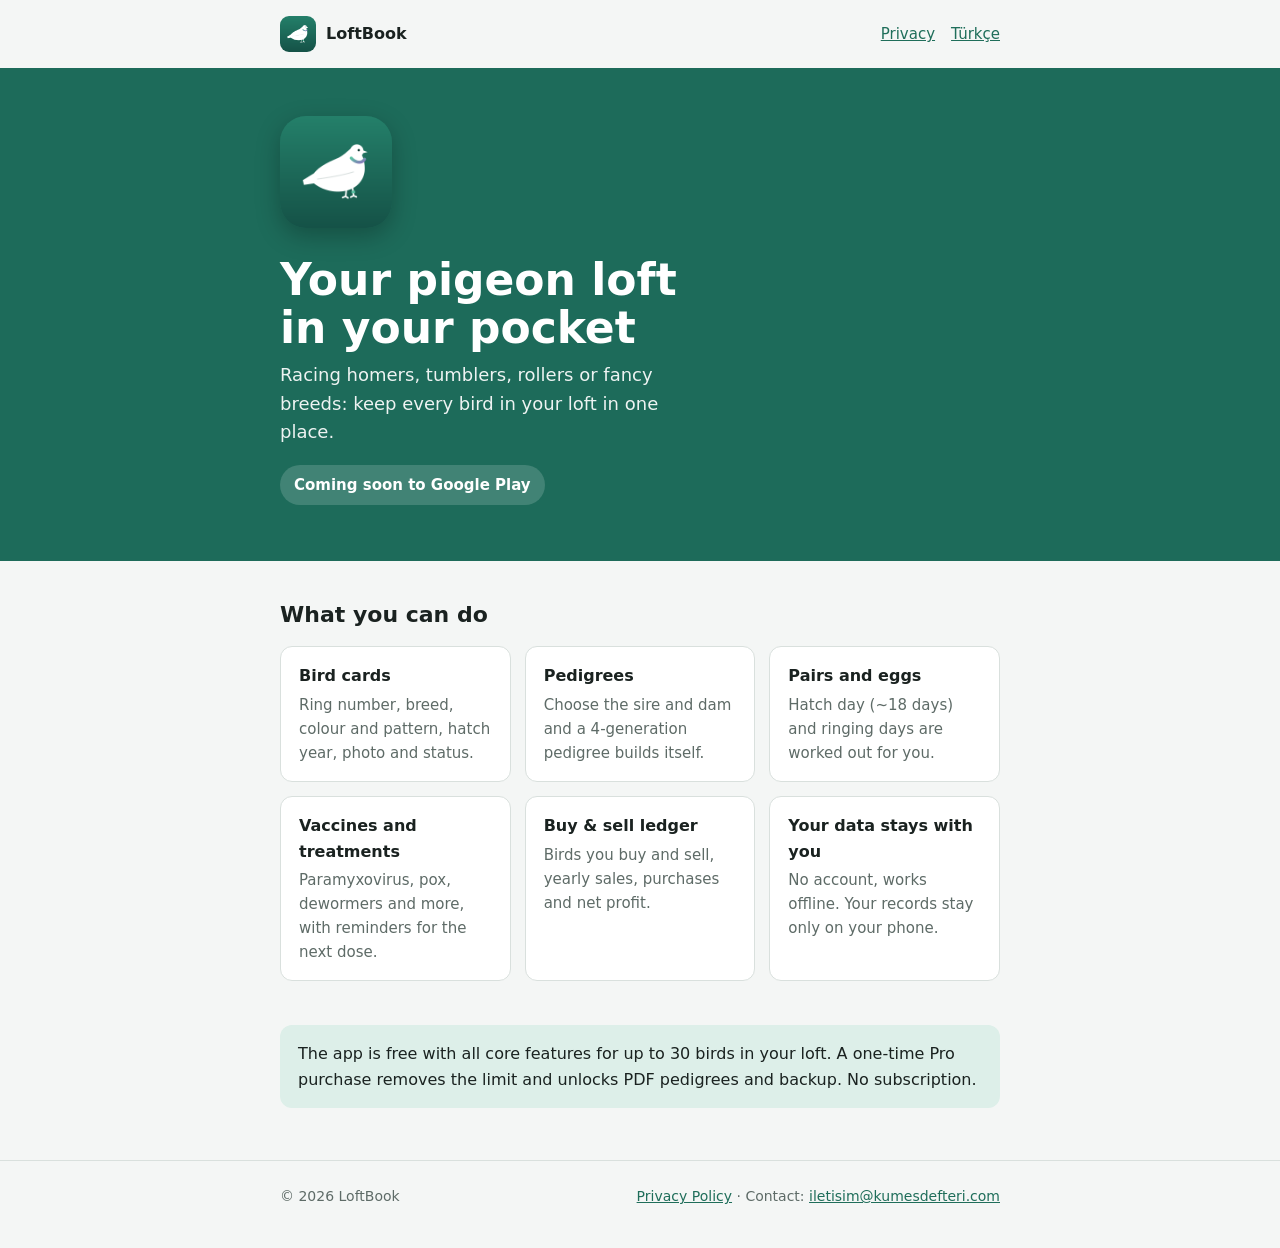
==== en/index.html @ eaa9dd6f "Kümes Defteri sitesi: tanıtım ve gizlilik sayfaları (TR/EN) Co-Authored-By: Claude Opus 5.5 <noreply" ====
<!doctype html>
<html lang="en">
<head>
  <meta charset="utf-8">
  <meta name="viewport" content="width=device-width, initial-scale=1">
  <title>LoftBook – Pigeon loft manager</title>
  <meta name="description" content="A loft record book for pigeon fanciers: pedigrees, ring numbers, pairs and eggs, vaccine reminders and a buy & sell ledger.">
  <link rel="icon" href="/favicon.png">
  <link rel="alternate" hreflang="tr" href="https://kumesdefteri.com/">
  <meta property="og:title" content="LoftBook">
  <meta property="og:description" content="Your pigeon loft in your pocket.">
  <meta property="og:image" content="https://kumesdefteri.com/img/og-en.png">
  <link rel="stylesheet" href="/style.css">
</head>
<body>
  <div class="wrap">
    <header class="top">
      <a class="brand" href="/en/"><img src="/img/icon.png" alt="">LoftBook</a>
      <nav><a href="/privacy/">Privacy</a><a href="/" lang="tr">Türkçe</a></nav>
    </header>
  </div>

  <div class="hero">
    <div class="wrap">
      <img src="/img/icon.png" alt="LoftBook icon">
      <div>
        <h1>Your pigeon loft in your pocket</h1>
        <p>Racing homers, tumblers, rollers or fancy breeds: keep every bird in your loft in one place.</p>
        <span class="badge">Coming soon to Google Play</span>
      </div>
    </div>
  </div>

  <main class="wrap">
    <section>
      <h2>What you can do</h2>
      <div class="features">
        <div class="card"><h3>Bird cards</h3><p>Ring number, breed, colour and pattern, hatch year, photo and status.</p></div>
        <div class="card"><h3>Pedigrees</h3><p>Choose the sire and dam and a 4-generation pedigree builds itself.</p></div>
        <div class="card"><h3>Pairs and eggs</h3><p>Hatch day (~18 days) and ringing days are worked out for you.</p></div>
        <div class="card"><h3>Vaccines and treatments</h3><p>Paramyxovirus, pox, dewormers and more, with reminders for the next dose.</p></div>
        <div class="card"><h3>Buy &amp; sell ledger</h3><p>Birds you buy and sell, yearly sales, purchases and net profit.</p></div>
        <div class="card"><h3>Your data stays with you</h3><p>No account, works offline. Your records stay only on your phone.</p></div>
      </div>
    </section>

    <section>
      <div class="note">
        The app is free with all core features for up to 30 birds in your loft. A one-time Pro purchase removes the limit and unlocks PDF pedigrees and backup. No subscription.
      </div>
    </section>
  </main>

  <footer>
    <div class="wrap">
      <span>© 2026 LoftBook</span>
      <span><a href="/privacy/">Privacy Policy</a> · Contact: <a href="mailto:iletisim@kumesdefteri.com">iletisim@kumesdefteri.com</a></span>
    </div>
  </footer>
</body>
</html>
---- style.css ----
/* Kümes Defteri / LoftBook sitesi. Uygulamanın renkleriyle aynı: arduvaz nötrler + güvercin boynu yeşili. */
:root {
  --bg: #f4f6f5;
  --surface: #ffffff;
  --text: #1a2220;
  --muted: #5e6b67;
  --border: #d9e0dd;
  --accent: #1f6e5a;
  --accent-soft: #ddefe9;
  --hero: #1d6b5a;
  --hero-text: #ffffff;
  --font: system-ui, -apple-system, "Segoe UI", Roboto, Arial, sans-serif;
}
@media (prefers-color-scheme: dark) {
  :root {
    --bg: #101615;
    --surface: #18201e;
    --text: #e6edea;
    --muted: #9aa8a3;
    --border: #2b3633;
    --accent: #5bc2a3;
    --accent-soft: #17322b;
    --hero: #155247;
  }
}
* { box-sizing: border-box; }
body { margin: 0; background: var(--bg); color: var(--text); font-family: var(--font); line-height: 1.6; }
a { color: var(--accent); }
.wrap { max-width: 760px; margin: 0 auto; padding: 0 20px; }
header.top { display: flex; align-items: center; justify-content: space-between; gap: 12px; padding: 16px 0; }
header.top .brand { display: flex; align-items: center; gap: 10px; font-weight: 800; color: var(--text); text-decoration: none; }
header.top .brand img { width: 36px; height: 36px; border-radius: 9px; }
header.top nav { display: flex; gap: 16px; font-size: 15px; }
.hero { background: var(--hero); color: var(--hero-text); padding: 48px 0 56px; }
.hero .wrap { display: flex; gap: 28px; align-items: center; flex-wrap: wrap; }
.hero img { width: 112px; height: 112px; border-radius: 26px; box-shadow: 0 8px 24px rgba(0, 0, 0, 0.25); }
.hero h1 { margin: 0 0 8px; font-size: clamp(30px, 6vw, 44px); line-height: 1.1; text-wrap: balance; }
.hero p { margin: 0; font-size: 18px; opacity: 0.92; max-width: 34ch; }
.badge { display: inline-block; margin-top: 18px; padding: 8px 14px; border-radius: 999px; background: rgba(255, 255, 255, 0.16); font-weight: 700; font-size: 15px; }
section { padding: 36px 0 8px; }
h2 { font-size: 22px; margin: 0 0 14px; }
.features { display: grid; grid-template-columns: repeat(auto-fit, minmax(220px, 1fr)); gap: 14px; }
.card { background: var(--surface); border: 1px solid var(--border); border-radius: 12px; padding: 16px 18px; }
.card h3 { margin: 0 0 4px; font-size: 16px; }
.card p { margin: 0; color: var(--muted); font-size: 15px; }
.note { background: var(--accent-soft); border-radius: 12px; padding: 16px 18px; }
footer { margin-top: 44px; padding: 24px 0 40px; border-top: 1px solid var(--border); color: var(--muted); font-size: 14px; }
footer .wrap { display: flex; flex-wrap: wrap; gap: 8px 20px; justify-content: space-between; }
/* Gizlilik sayfaları */
article { padding: 28px 0 8px; }
article h1 { font-size: 28px; line-height: 1.2; margin: 0 0 4px; text-wrap: balance; }
article .updated { color: var(--muted); margin: 0 0 24px; }
article h2 { font-size: 19px; margin: 28px 0 8px; }
article ul { padding-left: 1.2em; }
article li { margin: 4px 0; }
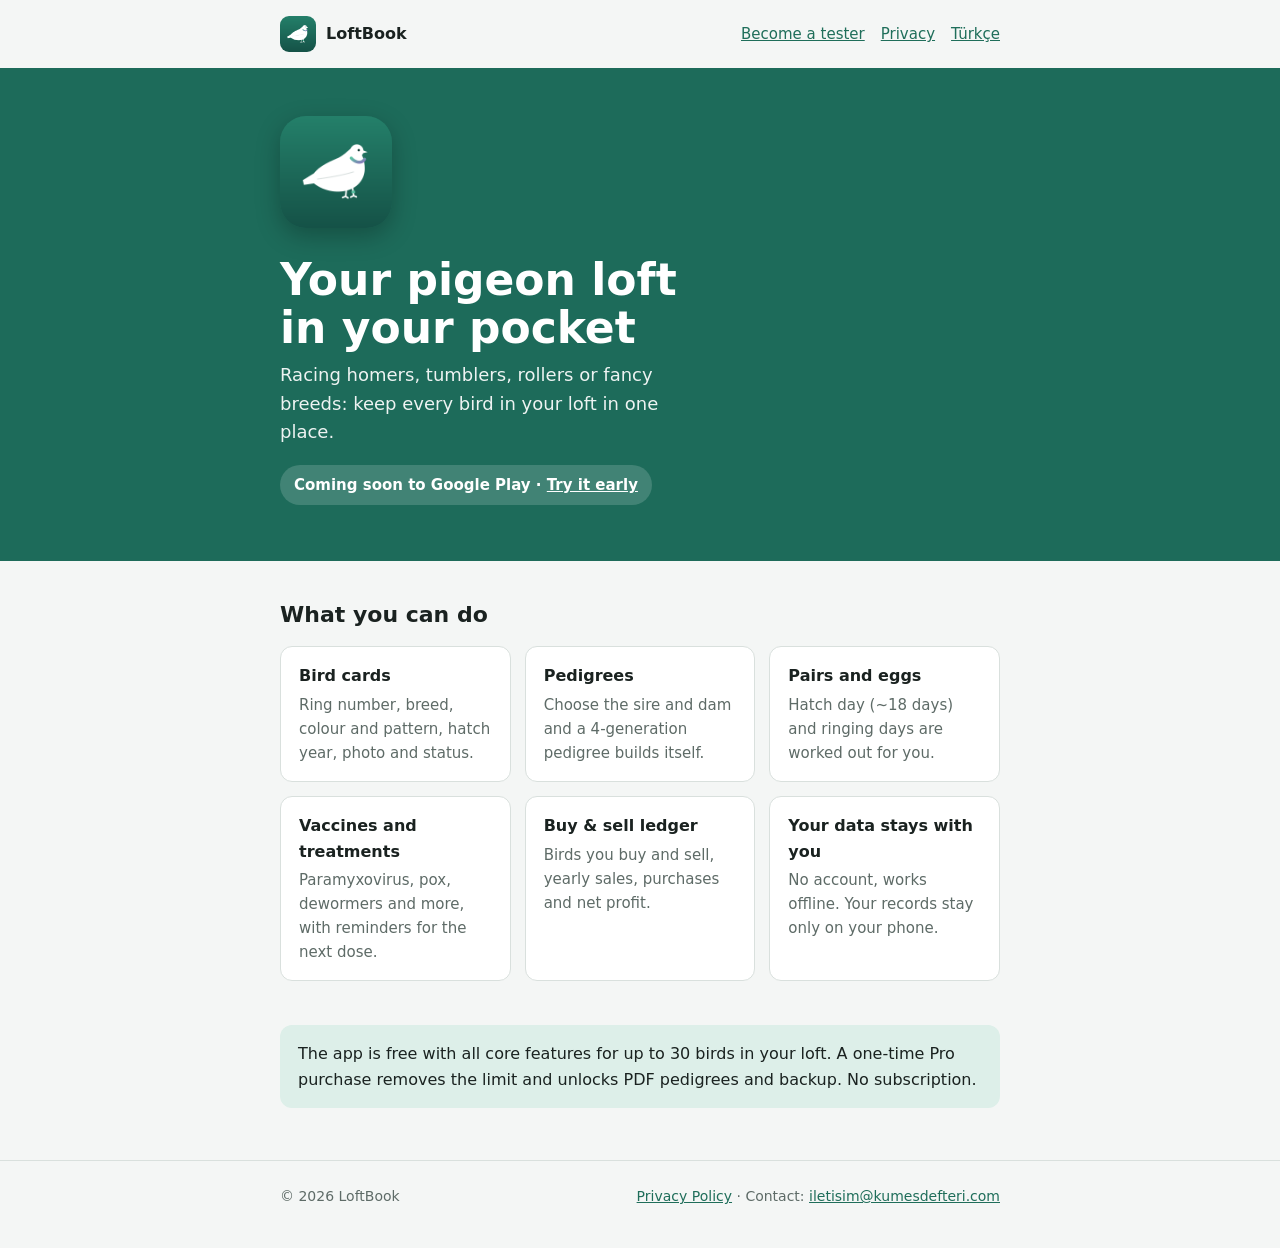
==== commit dd32e834: "Add tester sign-up pages (tr/en) and link them from home Co-Authored-By: Claude Opus 5.5 <noreply@an" ====
--- a/en/index.html
+++ b/en/index.html
@@ -16,7 +16,7 @@
   <div class="wrap">
     <header class="top">
       <a class="brand" href="/en/"><img src="/img/icon.png" alt="">LoftBook</a>
-      <nav><a href="/privacy/">Privacy</a><a href="/" lang="tr">Türkçe</a></nav>
+      <nav><a href="/en/test/">Become a tester</a><a href="/privacy/">Privacy</a><a href="/" lang="tr">Türkçe</a></nav>
     </header>
   </div>
 
@@ -26,7 +26,7 @@
       <div>
         <h1>Your pigeon loft in your pocket</h1>
         <p>Racing homers, tumblers, rollers or fancy breeds: keep every bird in your loft in one place.</p>
-        <span class="badge">Coming soon to Google Play</span>
+        <span class="badge">Coming soon to Google Play · <a href="/en/test/">Try it early</a></span>
       </div>
     </div>
   </div>
--- a/style.css
+++ b/style.css
@@ -53,3 +53,18 @@
 article h2 { font-size: 19px; margin: 28px 0 8px; }
 article ul { padding-left: 1.2em; }
 article li { margin: 4px 0; }
+/* Test kullanıcısı sayfası */
+section p { margin: 0 0 10px; }
+section ul { padding-left: 1.2em; margin: 0 0 14px; }
+section li { margin: 4px 0; }
+.steps { list-style: none; padding: 0; margin: 0; display: grid; gap: 12px; counter-reset: step; }
+.steps li { counter-increment: step; background: var(--surface); border: 1px solid var(--border); border-radius: 12px; padding: 14px 18px 14px 60px; position: relative; margin: 0; }
+.steps li::before { content: counter(step); position: absolute; left: 16px; top: 14px; width: 30px; height: 30px; border-radius: 50%; background: var(--accent); color: var(--surface); font-weight: 800; display: grid; place-items: center; }
+.steps li strong { display: block; }
+.steps li span { color: var(--muted); font-size: 15px; }
+.cta { display: inline-block; margin-top: 18px; padding: 14px 24px; border-radius: 999px; background: #ffffff; color: #155247; font-weight: 800; font-size: 17px; text-decoration: none; }
+.cta:hover { background: #ddefe9; }
+.cta.inline { background: var(--accent); color: var(--surface); margin-top: 6px; }
+.cta.inline:hover { filter: brightness(1.08); }
+.small { color: var(--muted); font-size: 14px; }
+.badge a { color: inherit; }
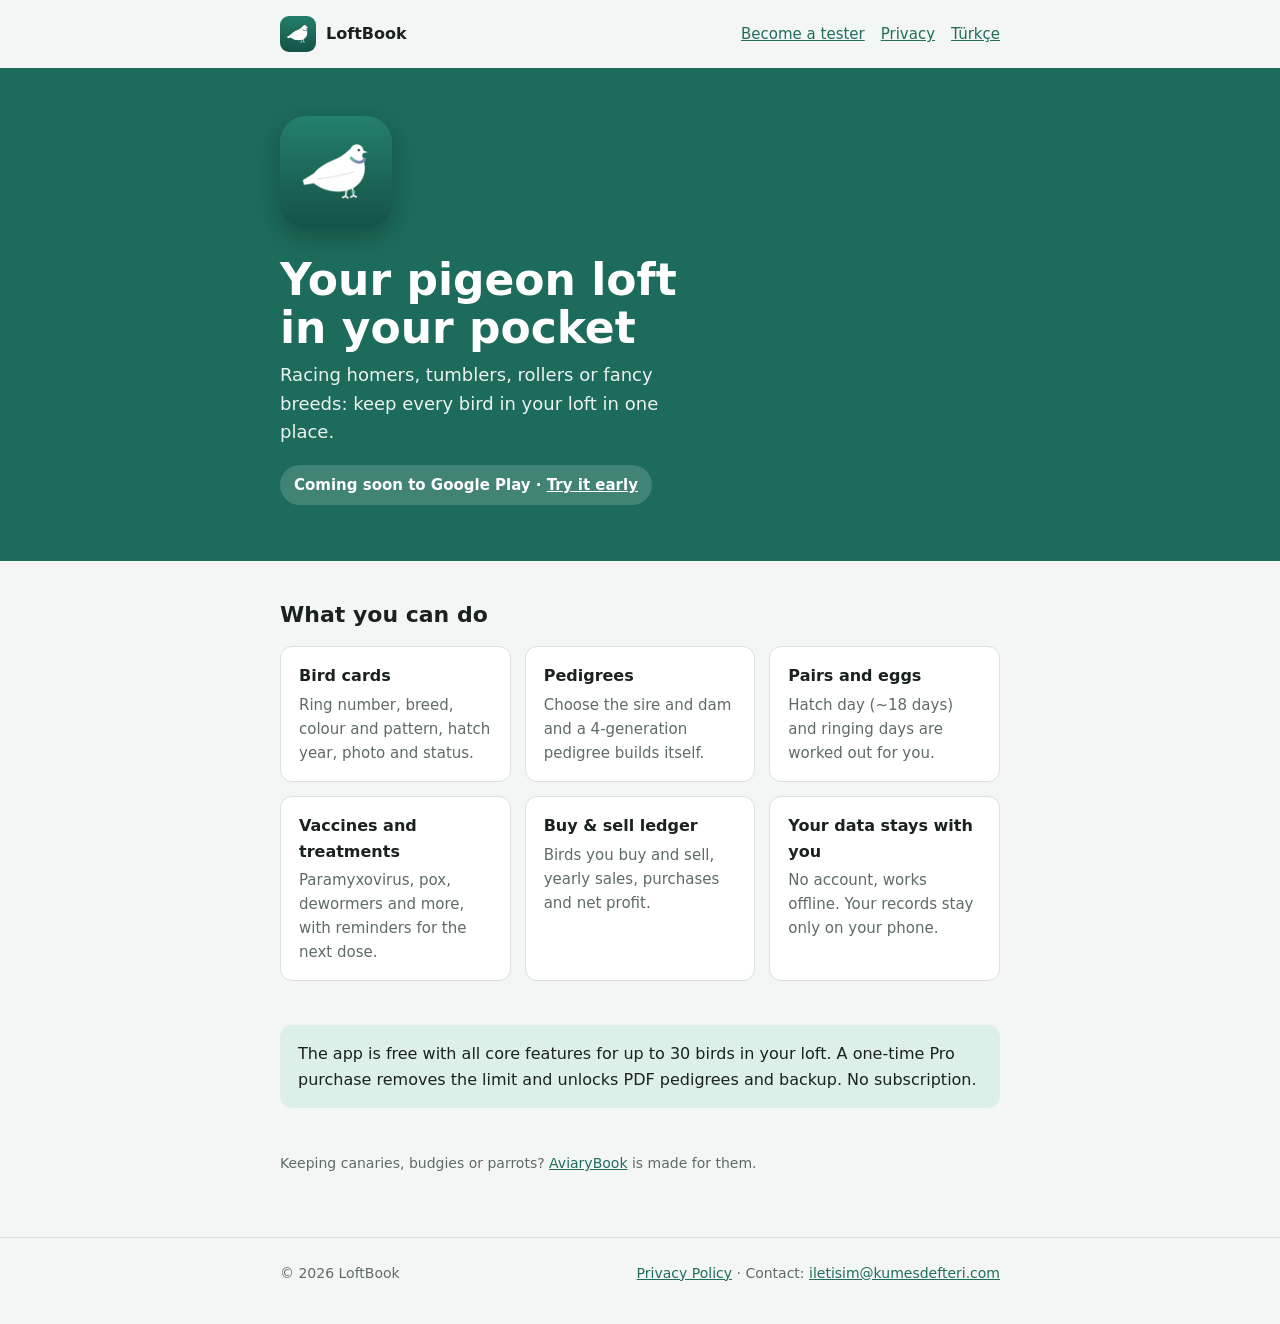
==== commit e15f37b1: "Kafes Defteri pages (tr/en landing and privacy), cross-links, mobile menu fix Co-Authored-By: Claude" ====
--- a/en/index.html
+++ b/en/index.html
@@ -49,6 +49,9 @@
         The app is free with all core features for up to 30 birds in your loft. A one-time Pro purchase removes the limit and unlocks PDF pedigrees and backup. No subscription.
       </div>
     </section>
+    <section>
+      <p class="small">Keeping canaries, budgies or parrots? <a href="/kafes/en/">AviaryBook</a> is made for them.</p>
+    </section>
   </main>
 
   <footer>
--- a/style.css
+++ b/style.css
@@ -30,7 +30,8 @@
 header.top { display: flex; align-items: center; justify-content: space-between; gap: 12px; padding: 16px 0; }
 header.top .brand { display: flex; align-items: center; gap: 10px; font-weight: 800; color: var(--text); text-decoration: none; }
 header.top .brand img { width: 36px; height: 36px; border-radius: 9px; }
-header.top nav { display: flex; gap: 16px; font-size: 15px; }
+header.top nav { display: flex; flex-wrap: wrap; justify-content: flex-end; gap: 4px 16px; font-size: 15px; }
+header.top nav a, header.top .brand { white-space: nowrap; }
 .hero { background: var(--hero); color: var(--hero-text); padding: 48px 0 56px; }
 .hero .wrap { display: flex; gap: 28px; align-items: center; flex-wrap: wrap; }
 .hero img { width: 112px; height: 112px; border-radius: 26px; box-shadow: 0 8px 24px rgba(0, 0, 0, 0.25); }
